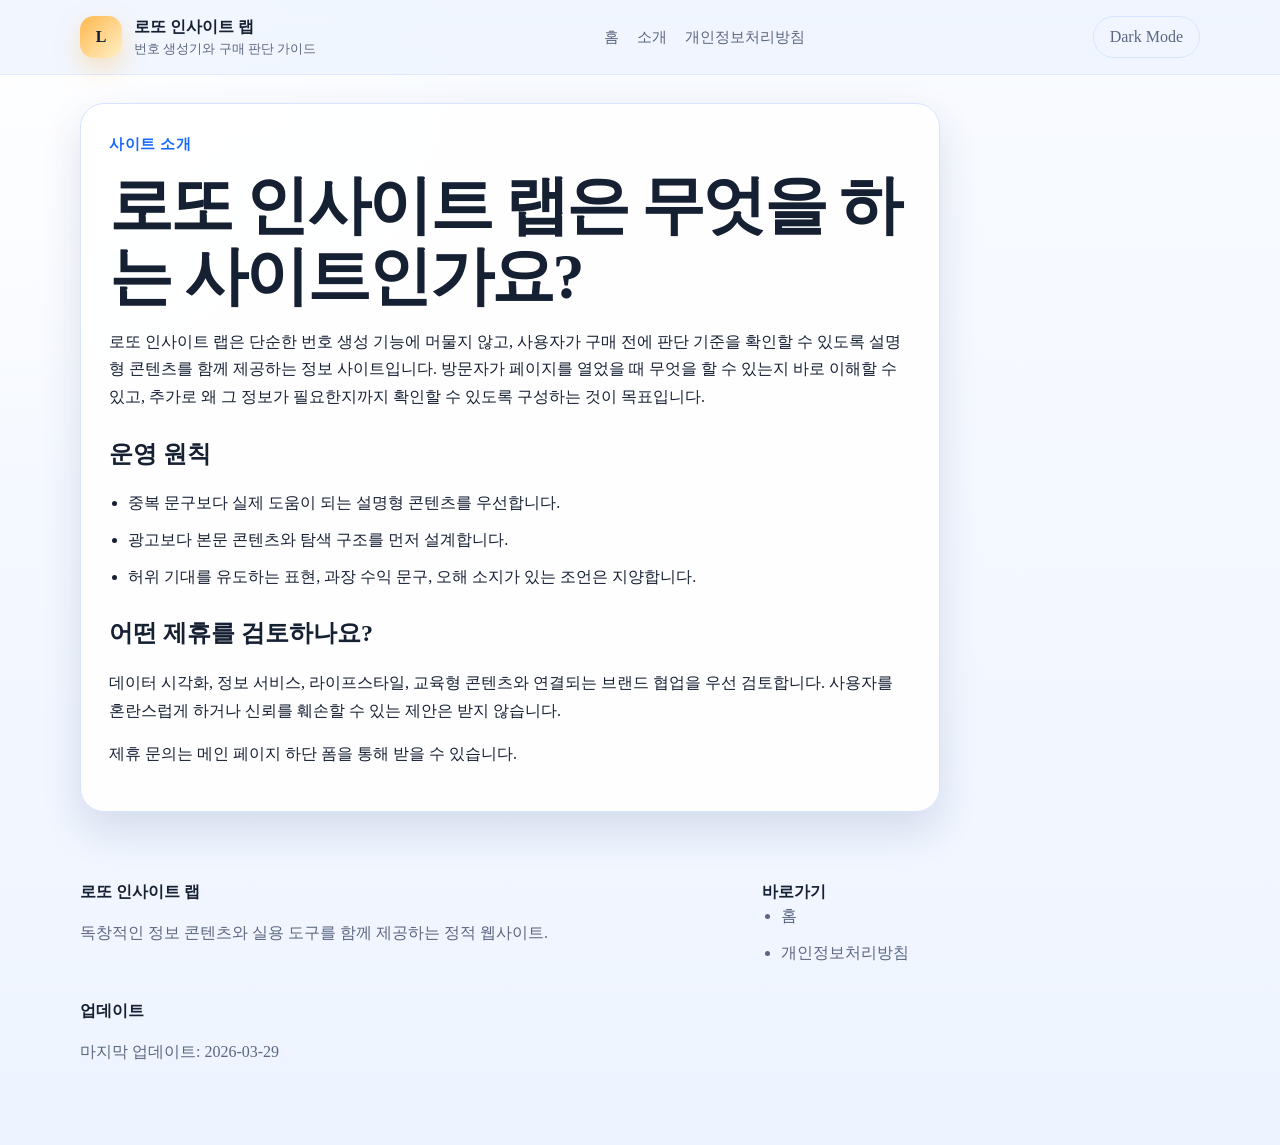
==== about.html @ 1c7ed833 "Expand site content for AdSense readiness" ====
<!DOCTYPE html>
<html lang="ko">
<head>
    <meta charset="UTF-8">
    <meta name="viewport" content="width=device-width, initial-scale=1.0">
    <meta name="description" content="로또 인사이트 랩의 운영 목적, 콘텐츠 원칙, 제휴 검토 기준을 소개합니다.">
    <meta name="google-adsense-account" content="ca-pub-7205793421638418">
    <title>사이트 소개 | 로또 인사이트 랩</title>
    <link rel="stylesheet" href="style.css">
    <script async src="https://pagead2.googlesyndication.com/pagead/js/adsbygoogle.js?client=ca-pub-7205793421638418" crossorigin="anonymous"></script>
</head>
<body>
    <header class="site-header">
        <div class="shell header-inner">
            <a class="brand" href="index.html">
                <span class="brand-mark">L</span>
                <span>
                    <strong>로또 인사이트 랩</strong>
                    <small>번호 생성기와 구매 판단 가이드</small>
                </span>
            </a>
            <nav class="site-nav" aria-label="주요 메뉴">
                <a href="index.html">홈</a>
                <a href="about.html">소개</a>
                <a href="privacy.html">개인정보처리방침</a>
            </nav>
            <button id="theme-toggle" class="theme-toggle" type="button" aria-label="색상 테마 전환">Dark Mode</button>
        </div>
    </header>

    <main class="section">
        <div class="shell page-stack">
            <article class="card prose-card">
                <p class="section-kicker">사이트 소개</p>
                <h1>로또 인사이트 랩은 무엇을 하는 사이트인가요?</h1>
                <p>
                    로또 인사이트 랩은 단순한 번호 생성 기능에 머물지 않고, 사용자가 구매 전에 판단 기준을 확인할 수 있도록
                    설명형 콘텐츠를 함께 제공하는 정보 사이트입니다. 방문자가 페이지를 열었을 때 무엇을 할 수 있는지 바로 이해할 수 있고,
                    추가로 왜 그 정보가 필요한지까지 확인할 수 있도록 구성하는 것이 목표입니다.
                </p>
                <h2>운영 원칙</h2>
                <ul>
                    <li>중복 문구보다 실제 도움이 되는 설명형 콘텐츠를 우선합니다.</li>
                    <li>광고보다 본문 콘텐츠와 탐색 구조를 먼저 설계합니다.</li>
                    <li>허위 기대를 유도하는 표현, 과장 수익 문구, 오해 소지가 있는 조언은 지양합니다.</li>
                </ul>
                <h2>어떤 제휴를 검토하나요?</h2>
                <p>
                    데이터 시각화, 정보 서비스, 라이프스타일, 교육형 콘텐츠와 연결되는 브랜드 협업을 우선 검토합니다.
                    사용자를 혼란스럽게 하거나 신뢰를 훼손할 수 있는 제안은 받지 않습니다.
                </p>
                <p>
                    제휴 문의는 메인 페이지 하단 폼을 통해 받을 수 있습니다.
                </p>
            </article>
        </div>
    </main>

    <footer class="site-footer">
        <div class="shell footer-grid">
            <div>
                <strong>로또 인사이트 랩</strong>
                <p>독창적인 정보 콘텐츠와 실용 도구를 함께 제공하는 정적 웹사이트.</p>
            </div>
            <div>
                <strong>바로가기</strong>
                <ul>
                    <li><a href="index.html">홈</a></li>
                    <li><a href="privacy.html">개인정보처리방침</a></li>
                </ul>
            </div>
            <div>
                <strong>업데이트</strong>
                <p>마지막 업데이트: <time datetime="2026-03-29">2026-03-29</time></p>
            </div>
        </div>
    </footer>

    <script src="main.js" type="module"></script>
</body>
</html>
---- style.css ----
:root {
    --primary-color: #1768ff;
    --primary-hover: #0f54d4;
    --accent-color: #ffb84d;
    --background-color: #eef4ff;
    --surface-color: rgba(255, 255, 255, 0.9);
    --surface-strong: #ffffff;
    --surface-border: #d8e4ff;
    --text-color: #162033;
    --muted-color: #5b6780;
    --input-background: #f8fbff;
    --shadow-color: rgba(34, 56, 110, 0.14);
    --success-color: #0f9d58;
    --error-color: #d93025;
    --ball-size: 54px;
}

body.dark-mode {
    --primary-color: #7ec3ff;
    --primary-hover: #5eaff1;
    --accent-color: #ffd166;
    --background-color: #0d1526;
    --surface-color: rgba(24, 34, 53, 0.92);
    --surface-strong: #182235;
    --surface-border: #2d3b55;
    --text-color: #f4f7fb;
    --muted-color: #b7c2d9;
    --input-background: #101827;
    --shadow-color: rgba(0, 0, 0, 0.32);
    --success-color: #7ee2a8;
    --error-color: #ff8b86;
}

* {
    box-sizing: border-box;
}

html {
    scroll-behavior: smooth;
}

body {
    margin: 0;
    font-family: Georgia, 'Times New Roman', serif;
    color: var(--text-color);
    background:
        radial-gradient(circle at top left, rgba(255, 255, 255, 0.95), transparent 30%),
        linear-gradient(180deg, #f9fbff 0%, var(--background-color) 100%);
    transition: background-color 0.25s ease, color 0.25s ease;
}

body.dark-mode {
    background:
        radial-gradient(circle at top left, rgba(79, 108, 167, 0.32), transparent 28%),
        linear-gradient(180deg, #0a1120 0%, var(--background-color) 100%);
}

img {
    max-width: 100%;
}

a {
    color: inherit;
    text-decoration: none;
}

p {
    line-height: 1.7;
}

.shell {
    width: min(1120px, calc(100% - 32px));
    margin: 0 auto;
}

.site-header {
    position: sticky;
    top: 0;
    z-index: 10;
    backdrop-filter: blur(14px);
    background: rgba(238, 244, 255, 0.8);
    border-bottom: 1px solid rgba(216, 228, 255, 0.75);
}

body.dark-mode .site-header {
    background: rgba(13, 21, 38, 0.8);
    border-bottom-color: rgba(45, 59, 85, 0.8);
}

.header-inner {
    display: flex;
    align-items: center;
    justify-content: space-between;
    gap: 20px;
    padding: 16px 0;
}

.brand {
    display: inline-flex;
    align-items: center;
    gap: 12px;
    min-width: 0;
}

.brand strong,
.brand small {
    display: block;
}

.brand small {
    color: var(--muted-color);
    font-size: 0.84rem;
    margin-top: 2px;
}

.brand-mark {
    width: 42px;
    height: 42px;
    border-radius: 14px;
    display: inline-flex;
    align-items: center;
    justify-content: center;
    font-weight: 700;
    color: #0d1c3d;
    background: linear-gradient(135deg, var(--accent-color), #fff0c8);
    box-shadow: 0 10px 25px rgba(255, 184, 77, 0.35);
}

.site-nav {
    display: flex;
    align-items: center;
    gap: 18px;
    font-size: 0.95rem;
}

.site-nav a {
    color: var(--muted-color);
}

.site-nav a:hover,
.site-nav a:focus-visible {
    color: var(--text-color);
}

.theme-toggle,
.primary-button,
.submit-button,
.primary-link,
.secondary-link {
    border-radius: 999px;
    font: inherit;
}

.theme-toggle {
    border: 1px solid var(--surface-border);
    background: transparent;
    color: var(--muted-color);
    padding: 0.7rem 1rem;
    cursor: pointer;
}

.hero {
    padding: 64px 0 28px;
}

.hero-grid,
.two-column,
.content-layout,
.contact-layout,
.footer-grid {
    display: grid;
    gap: 24px;
}

.hero-grid,
.two-column,
.contact-layout {
    grid-template-columns: 1.4fr 1fr;
}

.content-layout,
.footer-grid {
    grid-template-columns: 1.2fr 0.8fr;
}

.hero-copy h1,
.page-stack h1 {
    margin: 0;
    font-size: clamp(2.3rem, 5vw, 4.2rem);
    line-height: 1.1;
    letter-spacing: -0.04em;
}

.eyebrow,
.section-kicker {
    margin: 0 0 14px;
    color: var(--primary-color);
    font-weight: 700;
    font-size: 0.92rem;
    letter-spacing: 0.04em;
    text-transform: uppercase;
}

.hero-text {
    font-size: 1.07rem;
    max-width: 62ch;
}

.hero-actions {
    display: flex;
    flex-wrap: wrap;
    gap: 12px;
    margin: 28px 0 20px;
}

.primary-link,
.secondary-link,
.primary-button,
.submit-button {
    display: inline-flex;
    align-items: center;
    justify-content: center;
    border: none;
    cursor: pointer;
    padding: 0.95rem 1.35rem;
    transition: transform 0.2s ease, background-color 0.2s ease, color 0.2s ease, opacity 0.2s ease;
}

.primary-link,
.primary-button,
.submit-button {
    background: var(--primary-color);
    color: #ffffff;
    font-weight: 700;
}

.secondary-link {
    border: 1px solid var(--surface-border);
    color: var(--text-color);
    background: rgba(255, 255, 255, 0.45);
}

.primary-link:hover,
.secondary-link:hover,
.primary-button:hover,
.submit-button:hover,
.theme-toggle:hover {
    transform: translateY(-1px);
}

.primary-link:hover,
.primary-button:hover,
.submit-button:hover {
    background: var(--primary-hover);
}

.hero-points,
.check-list,
.note-list,
.footer-grid ul,
.prose-card ul {
    margin: 0;
    padding-left: 1.2rem;
}

.hero-points li,
.check-list li,
.note-list li,
.footer-grid li,
.prose-card li {
    margin-bottom: 0.72rem;
    line-height: 1.6;
}

.card {
    background: var(--surface-color);
    border: 1px solid var(--surface-border);
    border-radius: 24px;
    padding: 28px;
    box-shadow: 0 18px 40px var(--shadow-color);
}

.hero-panel,
.summary-card,
.notes-card {
    background: linear-gradient(180deg, var(--surface-strong), var(--surface-color));
}

.info-list {
    margin: 0;
    display: grid;
    gap: 18px;
}

.info-list dt {
    font-weight: 700;
    margin-bottom: 6px;
}

.info-list dd {
    margin: 0;
    color: var(--muted-color);
}

.section {
    padding: 28px 0;
}

.muted-section {
    padding: 56px 0;
}

.section-heading {
    margin-bottom: 22px;
    max-width: 72ch;
}

.section-heading h2,
.tool-card h2,
.summary-card h2,
.longform-card h2,
.notes-card h2,
.contact-copy h2,
.partnership-section h2,
.prose-card h2,
.prose-card h1 {
    margin-top: 0;
}

.grid-three,
.faq-list {
    display: grid;
    grid-template-columns: repeat(3, minmax(0, 1fr));
    gap: 18px;
}

.section-intro {
    color: var(--muted-color);
}

.lotto-numbers {
    display: flex;
    flex-wrap: wrap;
    gap: 12px;
    min-height: 66px;
    margin: 22px 0;
}

lotto-ball {
    display: inline-block;
}

.tip-box {
    border-top: 1px solid var(--surface-border);
    padding-top: 18px;
}

.tip-box strong {
    display: block;
    margin-bottom: 6px;
}

.partnership-section {
    text-align: left;
}

.partnership-form {
    display: grid;
    gap: 14px;
}

.form-field {
    display: grid;
    gap: 8px;
    font-weight: 700;
}

.form-field span {
    font-size: 0.95rem;
}

.form-field input,
.form-field textarea {
    width: 100%;
    border: 1px solid var(--surface-border);
    border-radius: 14px;
    background: var(--input-background);
    color: var(--text-color);
    padding: 0.95rem 1rem;
    font: inherit;
}

.form-field textarea {
    min-height: 140px;
    resize: vertical;
}

.form-field input:focus,
.form-field textarea:focus {
    outline: none;
    border-color: var(--primary-color);
    box-shadow: 0 0 0 3px rgba(23, 104, 255, 0.16);
}

.submit-button:disabled {
    opacity: 0.7;
    cursor: wait;
    transform: none;
}

.form-status {
    min-height: 1.5rem;
    margin: 0;
}

.form-status.is-success {
    color: var(--success-color);
}

.form-status.is-error {
    color: var(--error-color);
}

.page-stack {
    display: grid;
    gap: 20px;
}

.prose-card {
    max-width: 860px;
}

.prose-card h2 {
    margin-top: 28px;
}

.site-footer {
    padding: 42px 0 64px;
}

.footer-grid p,
.footer-grid li,
.section-description,
.article-card p,
.faq-item p,
.contact-copy p {
    color: var(--muted-color);
}

@media (max-width: 920px) {
    .header-inner,
    .hero-grid,
    .two-column,
    .content-layout,
    .contact-layout,
    .footer-grid,
    .grid-three,
    .faq-list {
        grid-template-columns: 1fr;
    }

    .site-nav {
        flex-wrap: wrap;
        justify-content: flex-start;
    }
}

@media (max-width: 680px) {
    .header-inner {
        align-items: flex-start;
        flex-direction: column;
    }

    .theme-toggle,
    .primary-button,
    .submit-button,
    .primary-link,
    .secondary-link {
        width: 100%;
    }

    .hero-actions {
        flex-direction: column;
    }

    .card {
        padding: 22px;
    }
}
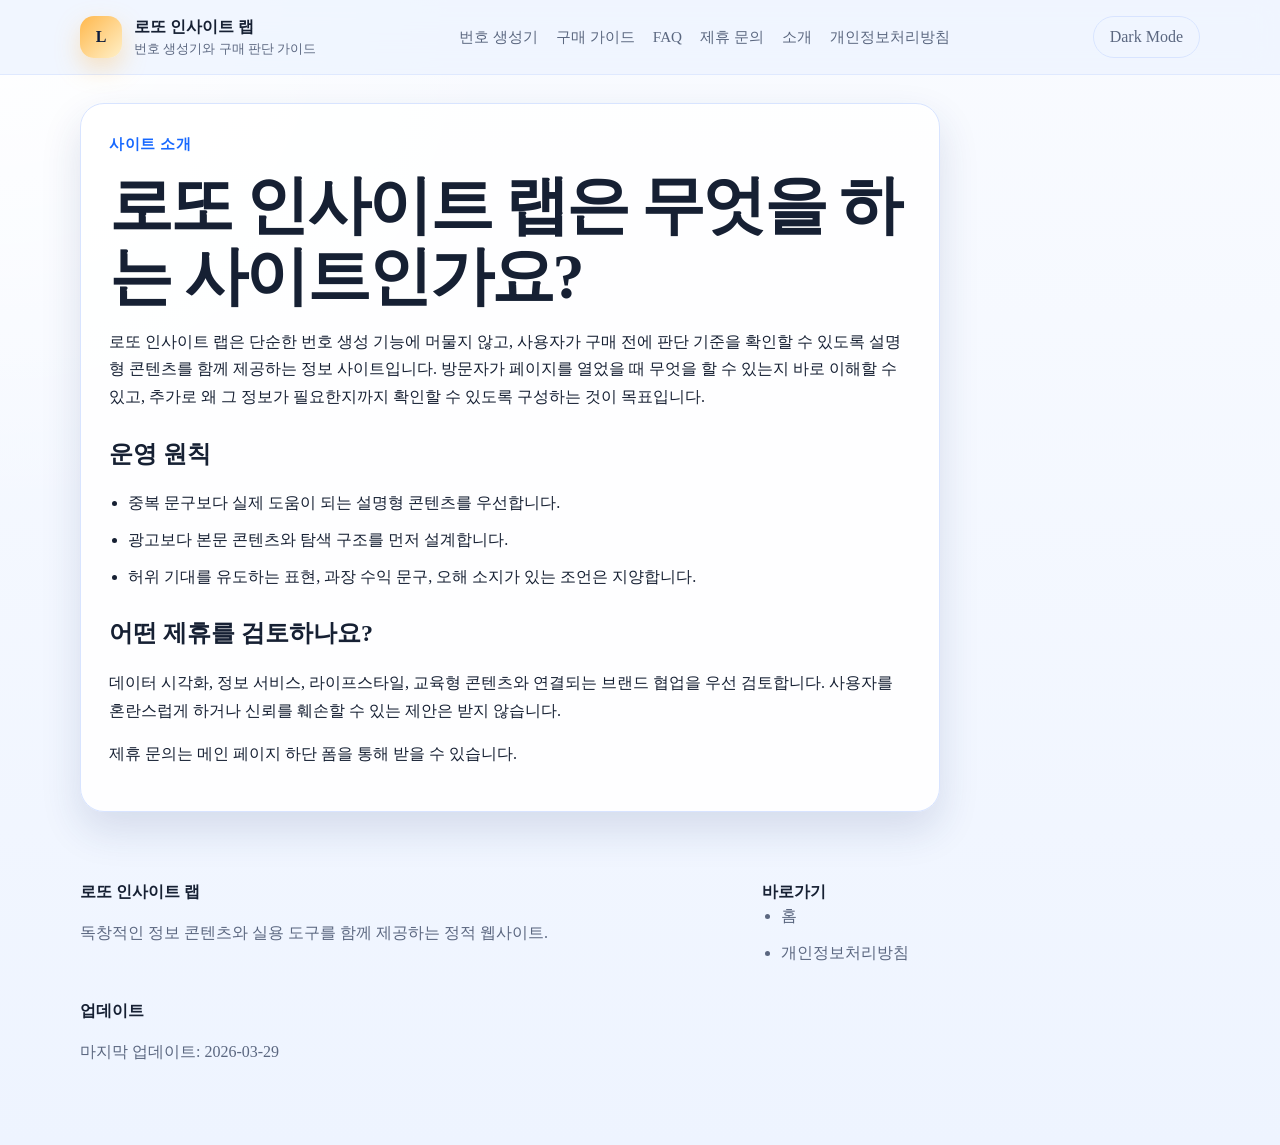
==== commit d4204baa: "Split content into dedicated pages" ====
--- a/about.html
+++ b/about.html
@@ -20,7 +20,10 @@
                 </span>
             </a>
             <nav class="site-nav" aria-label="주요 메뉴">
-                <a href="index.html">홈</a>
+                <a href="generator.html">번호 생성기</a>
+                <a href="guide.html">구매 가이드</a>
+                <a href="faq.html">FAQ</a>
+                <a href="contact.html">제휴 문의</a>
                 <a href="about.html">소개</a>
                 <a href="privacy.html">개인정보처리방침</a>
             </nav>
--- a/style.css
+++ b/style.css
@@ -487,3 +487,15 @@
         padding: 22px;
     }
 }
+
+
+.stack-links {
+    display: flex;
+    flex-direction: column;
+    gap: 10px;
+    margin-top: 12px;
+}
+
+.single-column {
+    grid-template-columns: 1fr;
+}
